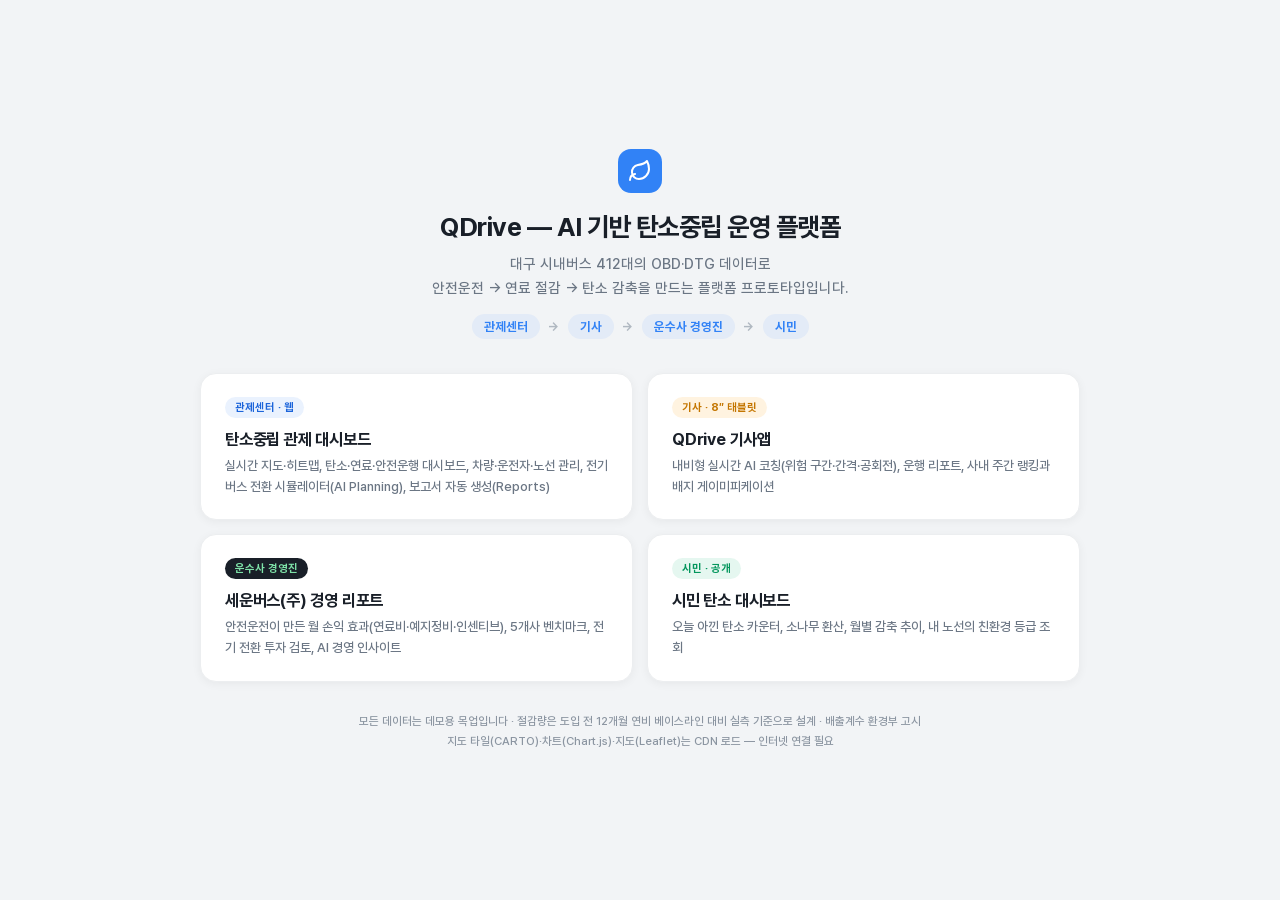
==== index.html @ a6047771 "GitHub Pages 배포 준비 — 랜딩 허브(index.html) + .nojekyll .nojekyll: _ds 폴더(언더스코어 시작)가 Jekyll에서 제외되는 것 방지. " ====
<!DOCTYPE html>
<html lang="ko">
<head>
<meta charset="utf-8">
<meta name="viewport" content="width=device-width, initial-scale=1">
<title>QDrive — AI 기반 탄소중립 운영 플랫폼 (데모)</title>
<meta name="description" content="대구 시내버스 OBD·DTG 데이터 기반 안전운전→연료 절감→탄소 감축 플랫폼 프로토타입 — 4개 이해관계자 화면 데모">
<link rel="icon" href="data:image/svg+xml,%3Csvg xmlns='http://www.w3.org/2000/svg' viewBox='0 0 24 24'%3E%3Crect width='24' height='24' rx='6' fill='%233182f6'/%3E%3Cpath d='M12.5 18.5A5 5 0 0 1 11.6 8.6C15.7 7.8 16.8 7.4 18.2 5.6c.7 1.4 1.4 3 1.4 5.7 0 3.9-3.4 7.2-7.1 7.2Z' fill='%23fff'/%3E%3C/svg%3E">
<link rel="stylesheet" href="_ds/toss-design-system-247c4a0e-1ecf-4ef9-8202-7e83e2b585f4/tokens/fonts.css">
<style>
  *{box-sizing:border-box;margin:0;padding:0;}
  body{font-family:'Pretendard Variable',Pretendard,-apple-system,sans-serif;background:#f2f4f6;color:#191f28;-webkit-font-smoothing:antialiased;min-height:100vh;min-height:100dvh;display:flex;align-items:center;justify-content:center;padding:40px 20px;}
  .wrap{max-width:880px;width:100%;}
  .logo{display:flex;align-items:center;gap:12px;justify-content:center;}
  .logo-box{width:44px;height:44px;border-radius:13px;background:#3182f6;display:flex;align-items:center;justify-content:center;}
  h1{font-size:26px;font-weight:700;letter-spacing:-0.5px;text-align:center;margin-top:18px;}
  .sub{font-size:14.5px;font-weight:500;color:#6b7684;text-align:center;margin-top:10px;line-height:1.65;}
  .flow{display:flex;align-items:center;justify-content:center;gap:8px;margin-top:14px;font-size:12.5px;font-weight:700;color:#3182f6;flex-wrap:wrap;}
  .flow span{background:rgba(49,130,246,0.08);padding:5px 12px;border-radius:9999px;}
  .flow em{color:#b0b8c1;font-style:normal;}
  .grid{display:grid;grid-template-columns:repeat(2,1fr);gap:14px;margin-top:34px;}
  @media (max-width:640px){.grid{grid-template-columns:1fr;}}
  a.card{display:block;background:#fff;border-radius:16px;padding:22px 24px;text-decoration:none;color:inherit;box-shadow:0 2px 10px rgba(0,0,0,0.05);border:1px solid #eceef0;transition:transform .15s,box-shadow .15s;}
  a.card:hover{transform:translateY(-2px);box-shadow:0 8px 22px rgba(0,0,0,0.09);}
  .tag{display:inline-block;font-size:11px;font-weight:700;padding:4px 10px;border-radius:9999px;margin-bottom:11px;}
  .t-blue{background:rgba(49,130,246,0.1);color:#1b64da;}
  .t-green{background:rgba(3,178,108,0.1);color:#03965c;}
  .t-dark{background:#191f28;color:#7ee2a8;}
  .t-orange{background:rgba(254,152,0,0.12);color:#c47600;}
  .card h2{font-size:16.5px;font-weight:700;letter-spacing:-0.2px;}
  .card p{font-size:13px;font-weight:500;color:#6b7684;margin-top:7px;line-height:1.6;}
  .foot{text-align:center;font-size:11.5px;font-weight:500;color:#8b95a1;margin-top:30px;line-height:1.7;}
</style>
</head>
<body>
<div class="wrap">
  <div class="logo"><div class="logo-box"><svg width="24" height="24" viewBox="0 0 24 24" fill="none" stroke="#fff" stroke-width="2" stroke-linecap="round" stroke-linejoin="round"><path d="M11 20A7 7 0 0 1 9.8 6.1C15.5 5 17 4.48 19 2c1 2 2 4.18 2 8 0 5.5-4.78 10-10 10Z"/><path d="M2 21c0-3 1.85-5.36 5.08-6"/></svg></div></div>
  <h1>QDrive — AI 기반 탄소중립 운영 플랫폼</h1>
  <p class="sub">대구 시내버스 412대의 OBD·DTG 데이터로<br>안전운전 → 연료 절감 → 탄소 감축을 만드는 플랫폼 프로토타입입니다.</p>
  <div class="flow"><span>관제센터</span><em>→</em><span>기사</span><em>→</em><span>운수사 경영진</span><em>→</em><span>시민</span></div>

  <div class="grid">
    <a class="card" href="탄소중립 대시보드.dc.html">
      <span class="tag t-blue">관제센터 · 웹</span>
      <h2>탄소중립 관제 대시보드</h2>
      <p>실시간 지도·히트맵, 탄소·연료·안전운행 대시보드, 차량·운전자·노선 관리, 전기버스 전환 시뮬레이터(AI Planning), 보고서 자동 생성(Reports)</p>
    </a>
    <a class="card" href="QDrive 기사앱.dc.html">
      <span class="tag t-orange">기사 · 8″ 태블릿</span>
      <h2>QDrive 기사앱</h2>
      <p>내비형 실시간 AI 코칭(위험 구간·간격·공회전), 운행 리포트, 사내 주간 랭킹과 배지 게이미피케이션</p>
    </a>
    <a class="card" href="운수사 경영 대시보드.dc.html">
      <span class="tag t-dark">운수사 경영진</span>
      <h2>세운버스(주) 경영 리포트</h2>
      <p>안전운전이 만든 월 손익 효과(연료비·예지정비·인센티브), 5개사 벤치마크, 전기 전환 투자 검토, AI 경영 인사이트</p>
    </a>
    <a class="card" href="시민 탄소 대시보드.dc.html">
      <span class="tag t-green">시민 · 공개</span>
      <h2>시민 탄소 대시보드</h2>
      <p>오늘 아낀 탄소 카운터, 소나무 환산, 월별 감축 추이, 내 노선의 친환경 등급 조회</p>
    </a>
  </div>

  <p class="foot">모든 데이터는 데모용 목업입니다 · 절감량은 도입 전 12개월 연비 베이스라인 대비 실측 기준으로 설계 · 배출계수 환경부 고시<br>지도 타일(CARTO)·차트(Chart.js)·지도(Leaflet)는 CDN 로드 — 인터넷 연결 필요</p>
</div>
</body>
</html>
---- _ds/toss-design-system-247c4a0e-1ecf-4ef9-8202-7e83e2b585f4/tokens/fonts.css ----
/* Pretendard — open-source substitute for Toss Product Sans.
   Toss Product Sans is proprietary and unavailable; Pretendard is the
   industry-standard Korean+Latin sans used as its drop-in replacement
   (same metrics family as Apple SD Gothic Neo). Swap these files if the
   licensed Toss Product Sans webfonts become available. */

@font-face {
  font-family: "Pretendard Variable";
  font-weight: 100 900;
  font-style: normal;
  font-display: swap;
  src: url("../assets/fonts/PretendardVariable.ttf") format("truetype-variations");
}

@font-face {
  font-family: "Pretendard";
  font-weight: 300;
  font-style: normal;
  font-display: swap;
  src: url("../assets/fonts/Pretendard-Light.ttf") format("truetype");
}

@font-face {
  font-family: "Pretendard";
  font-weight: 400;
  font-style: normal;
  font-display: swap;
  src: url("../assets/fonts/Pretendard-Regular.ttf") format("truetype");
}

@font-face {
  font-family: "Pretendard";
  font-weight: 500;
  font-style: normal;
  font-display: swap;
  src: url("../assets/fonts/Pretendard-Medium.ttf") format("truetype");
}

@font-face {
  font-family: "Pretendard";
  font-weight: 600;
  font-style: normal;
  font-display: swap;
  src: url("../assets/fonts/Pretendard-SemiBold.ttf") format("truetype");
}

@font-face {
  font-family: "Pretendard";
  font-weight: 700;
  font-style: normal;
  font-display: swap;
  src: url("../assets/fonts/Pretendard-Bold.ttf") format("truetype");
}
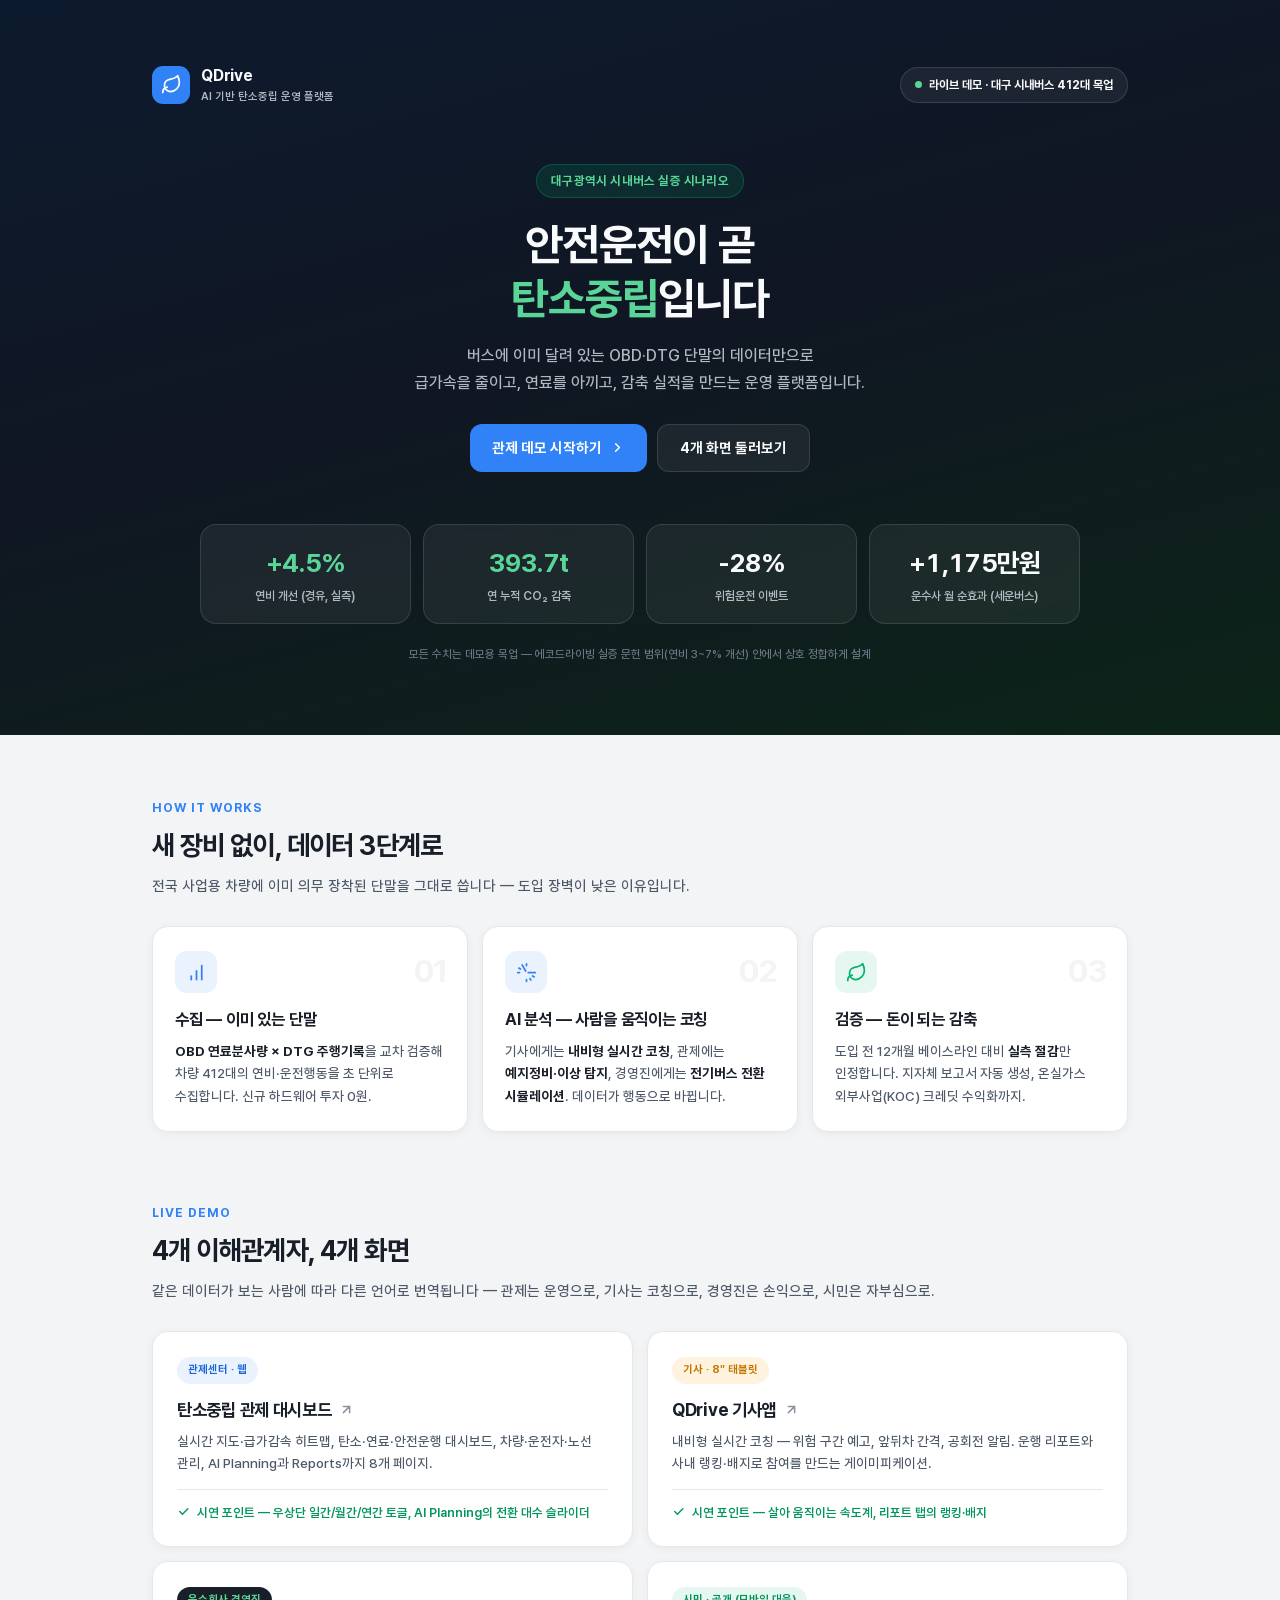
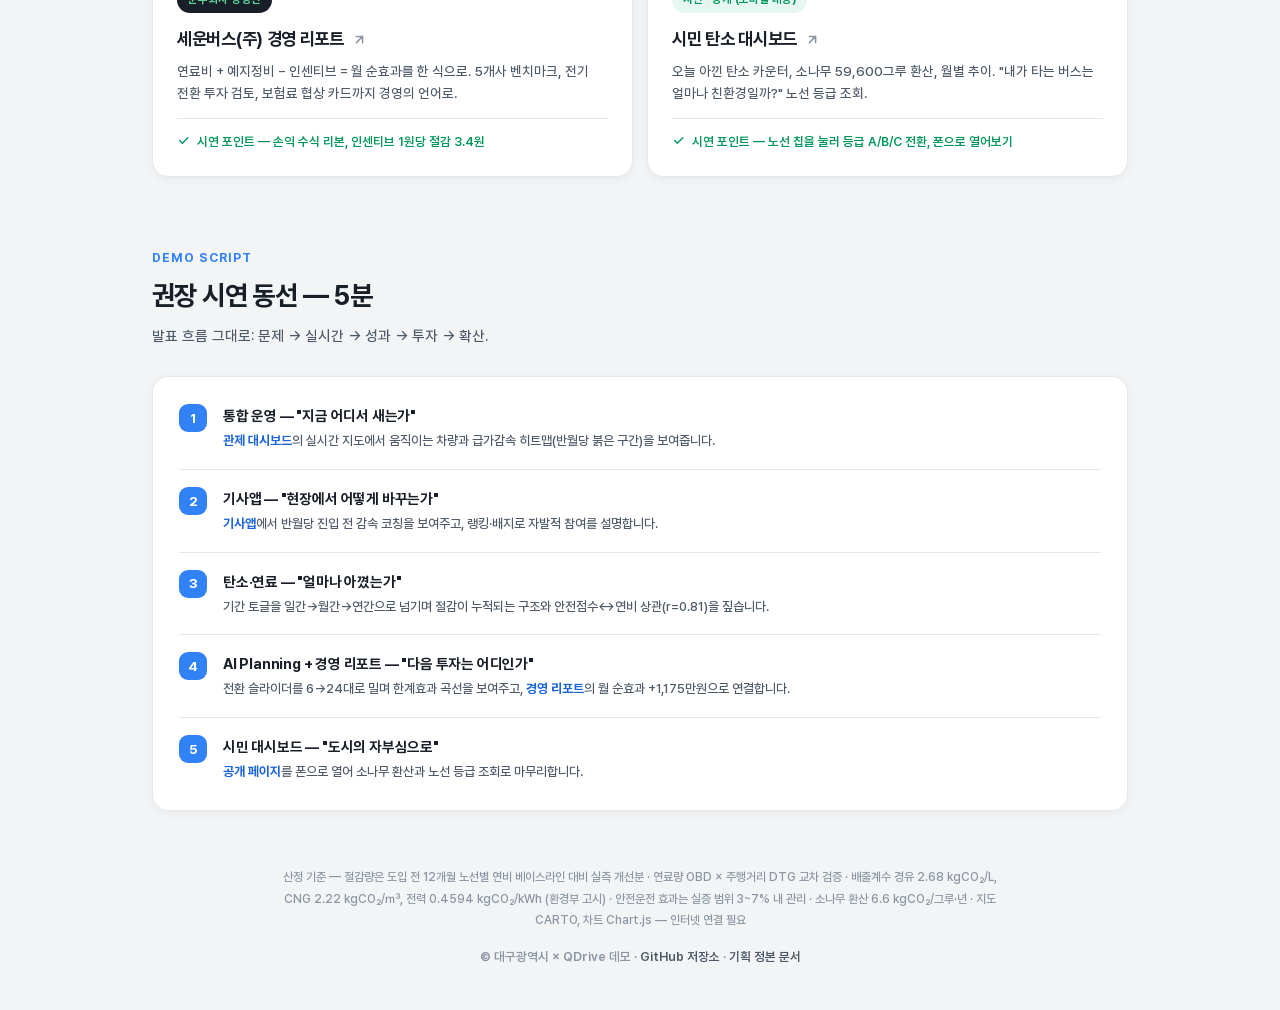
==== commit f0d377c1: "전문가 수준 격상 — 랜딩 제품 스토리화 + 기획 정본 문서 + 라이브 인디케이터 [디자인·기획] 랜딩 전면 재설계: 링크 허브 → 제품 스토리 페이지 - 다크 히어로(가치 제안 " ====
--- a/index.html
+++ b/index.html
@@ -4,65 +4,252 @@
 <meta charset="utf-8">
 <meta name="viewport" content="width=device-width, initial-scale=1">
 <title>QDrive — AI 기반 탄소중립 운영 플랫폼 (데모)</title>
-<meta name="description" content="대구 시내버스 OBD·DTG 데이터 기반 안전운전→연료 절감→탄소 감축 플랫폼 프로토타입 — 4개 이해관계자 화면 데모">
+<meta name="description" content="대구 시내버스 412대의 OBD·DTG 데이터로 안전운전→연료 절감→탄소 감축을 만드는 플랫폼 프로토타입 — 4개 이해관계자 화면 라이브 데모">
+<meta property="og:type" content="website">
+<meta property="og:title" content="QDrive — AI 기반 탄소중립 운영 플랫폼 (데모)">
+<meta property="og:description" content="안전운전이 곧 탄소중립입니다 — 연비 +4.5%, 연 393.7tCO₂ 감축. 관제·기사·경영진·시민 4개 화면 라이브 데모.">
 <link rel="icon" href="data:image/svg+xml,%3Csvg xmlns='http://www.w3.org/2000/svg' viewBox='0 0 24 24'%3E%3Crect width='24' height='24' rx='6' fill='%233182f6'/%3E%3Cpath d='M12.5 18.5A5 5 0 0 1 11.6 8.6C15.7 7.8 16.8 7.4 18.2 5.6c.7 1.4 1.4 3 1.4 5.7 0 3.9-3.4 7.2-7.1 7.2Z' fill='%23fff'/%3E%3C/svg%3E">
 <link rel="stylesheet" href="_ds/toss-design-system-247c4a0e-1ecf-4ef9-8202-7e83e2b585f4/tokens/fonts.css">
 <style>
+  /* ===== 토큰 (이 페이지 전용 — 다크 히어로 + 라이트 본문) ===== */
+  :root{
+    --brand:#3182f6; --brand-strong:#1b64da; --eco:#03b26c; --eco-deep:#03965c;
+    --ink:#191f28; --ink-2:#4e5968; --ink-3:#8b95a1;
+    --bg:#f2f4f6; --card:#ffffff; --line:#e5e8eb;
+    --hero-bg:#101623; --hero-card:rgba(255,255,255,0.06); --hero-line:rgba(255,255,255,0.12);
+    --hero-ink:#f9fafb; --hero-ink-2:#b0b8c1; --hero-eco:#5ad598;
+    --r-el:10px; --r-card:16px; --r-hero:24px;
+    --sh-card:0 2px 10px rgba(0,0,0,.05); --sh-lift:0 10px 28px rgba(0,0,0,.10);
+  }
   *{box-sizing:border-box;margin:0;padding:0;}
-  body{font-family:'Pretendard Variable',Pretendard,-apple-system,sans-serif;background:#f2f4f6;color:#191f28;-webkit-font-smoothing:antialiased;min-height:100vh;min-height:100dvh;display:flex;align-items:center;justify-content:center;padding:40px 20px;}
-  .wrap{max-width:880px;width:100%;}
-  .logo{display:flex;align-items:center;gap:12px;justify-content:center;}
-  .logo-box{width:44px;height:44px;border-radius:13px;background:#3182f6;display:flex;align-items:center;justify-content:center;}
-  h1{font-size:26px;font-weight:700;letter-spacing:-0.5px;text-align:center;margin-top:18px;}
-  .sub{font-size:14.5px;font-weight:500;color:#6b7684;text-align:center;margin-top:10px;line-height:1.65;}
-  .flow{display:flex;align-items:center;justify-content:center;gap:8px;margin-top:14px;font-size:12.5px;font-weight:700;color:#3182f6;flex-wrap:wrap;}
-  .flow span{background:rgba(49,130,246,0.08);padding:5px 12px;border-radius:9999px;}
-  .flow em{color:#b0b8c1;font-style:normal;}
-  .grid{display:grid;grid-template-columns:repeat(2,1fr);gap:14px;margin-top:34px;}
-  @media (max-width:640px){.grid{grid-template-columns:1fr;}}
-  a.card{display:block;background:#fff;border-radius:16px;padding:22px 24px;text-decoration:none;color:inherit;box-shadow:0 2px 10px rgba(0,0,0,0.05);border:1px solid #eceef0;transition:transform .15s,box-shadow .15s;}
-  a.card:hover{transform:translateY(-2px);box-shadow:0 8px 22px rgba(0,0,0,0.09);}
-  .tag{display:inline-block;font-size:11px;font-weight:700;padding:4px 10px;border-radius:9999px;margin-bottom:11px;}
-  .t-blue{background:rgba(49,130,246,0.1);color:#1b64da;}
-  .t-green{background:rgba(3,178,108,0.1);color:#03965c;}
-  .t-dark{background:#191f28;color:#7ee2a8;}
-  .t-orange{background:rgba(254,152,0,0.12);color:#c47600;}
-  .card h2{font-size:16.5px;font-weight:700;letter-spacing:-0.2px;}
-  .card p{font-size:13px;font-weight:500;color:#6b7684;margin-top:7px;line-height:1.6;}
-  .foot{text-align:center;font-size:11.5px;font-weight:500;color:#8b95a1;margin-top:30px;line-height:1.7;}
+  html{scroll-behavior:smooth;}
+  body{font-family:'Pretendard Variable',Pretendard,-apple-system,sans-serif;background:var(--bg);color:var(--ink);-webkit-font-smoothing:antialiased;line-height:1.5;word-break:keep-all;}
+  a{text-decoration:none;color:inherit;}
+  button,a{transition:filter .15s ease, transform .15s ease, box-shadow .15s ease;}
+  a:focus-visible{outline:2px solid var(--brand);outline-offset:3px;border-radius:6px;}
+  .wrap{max-width:1024px;margin:0 auto;padding:0 24px;}
+  @keyframes rise{from{opacity:0;transform:translateY(14px);}to{opacity:1;transform:none;}}
+  @keyframes pulse{0%,100%{opacity:1;}50%{opacity:.35;}}
+  section{animation:rise .5s ease both;}
+
+  /* ===== 히어로 ===== */
+  .hero{background:linear-gradient(165deg,#0d1b2e 0%,#101623 46%,#0c2418 100%);color:var(--hero-ink);padding:64px 0 72px;}
+  .hero-top{display:flex;align-items:center;justify-content:space-between;gap:12px;flex-wrap:wrap;}
+  .logo{display:flex;align-items:center;gap:11px;}
+  .logo-box{width:38px;height:38px;border-radius:11px;background:var(--brand);display:flex;align-items:center;justify-content:center;flex:none;}
+  .logo-name{font-size:16px;font-weight:800;letter-spacing:-.2px;}
+  .logo-sub{font-size:11px;font-weight:600;color:var(--hero-ink-2);margin-top:1px;}
+  .badge-live{display:inline-flex;align-items:center;gap:7px;font-size:12px;font-weight:700;background:var(--hero-card);border:1px solid var(--hero-line);padding:8px 14px;border-radius:9999px;}
+  .badge-live i{width:7px;height:7px;border-radius:50%;background:var(--hero-eco);animation:pulse 1.6s infinite;}
+  .hero-body{text-align:center;margin-top:58px;}
+  .hero-kicker{display:inline-block;font-size:12.5px;font-weight:700;color:var(--hero-eco);background:rgba(3,178,108,.14);border:1px solid rgba(3,178,108,.3);padding:7px 14px;border-radius:9999px;letter-spacing:.2px;}
+  h1{font-size:44px;font-weight:800;letter-spacing:-1.2px;line-height:1.22;margin-top:20px;}
+  h1 em{font-style:normal;color:var(--hero-eco);}
+  .hero-sub{font-size:16px;font-weight:500;color:var(--hero-ink-2);margin-top:16px;line-height:1.7;}
+  .hero-cta{display:flex;gap:10px;justify-content:center;margin-top:28px;flex-wrap:wrap;}
+  .btn{display:inline-flex;align-items:center;gap:8px;height:48px;padding:0 22px;border-radius:12px;font-size:14.5px;font-weight:700;}
+  .btn-primary{background:var(--brand);color:#fff;}
+  .btn-primary:hover{filter:brightness(1.08);transform:translateY(-1px);box-shadow:0 8px 20px rgba(49,130,246,.35);}
+  .btn-ghost{background:var(--hero-card);border:1px solid var(--hero-line);color:var(--hero-ink);}
+  .btn-ghost:hover{filter:brightness(1.25);}
+  .kpis{display:grid;grid-template-columns:repeat(4,1fr);gap:12px;max-width:880px;margin:52px auto 0;}
+  .kpi{background:var(--hero-card);border:1px solid var(--hero-line);border-radius:var(--r-card);padding:18px 16px;text-align:center;backdrop-filter:blur(4px);}
+  .kpi b{display:block;font-size:26px;font-weight:800;letter-spacing:-.6px;font-variant-numeric:tabular-nums;}
+  .kpi b.eco{color:var(--hero-eco);}
+  .kpi span{display:block;font-size:12px;font-weight:600;color:var(--hero-ink-2);margin-top:5px;}
+  .hero-note{text-align:center;font-size:11.5px;font-weight:500;color:#6b7684;margin-top:22px;}
+
+  /* ===== 섹션 공통 ===== */
+  .sect{padding:64px 0 8px;}
+  .sect-kicker{font-size:12.5px;font-weight:800;color:var(--brand);letter-spacing:1px;}
+  .sect h2{font-size:27px;font-weight:800;letter-spacing:-.6px;margin-top:8px;}
+  .sect-sub{font-size:14.5px;font-weight:500;color:var(--ink-2);margin-top:8px;line-height:1.65;}
+
+  /* ===== 작동 원리 ===== */
+  .how{display:grid;grid-template-columns:repeat(3,1fr);gap:14px;margin-top:28px;}
+  .how-card{position:relative;background:var(--card);border:1px solid var(--line);border-radius:var(--r-card);padding:24px 22px;box-shadow:var(--sh-card);}
+  .how-num{position:absolute;top:20px;right:20px;font-size:32px;font-weight:800;color:var(--bg);letter-spacing:-1px;}
+  .how-ic{width:42px;height:42px;border-radius:12px;display:flex;align-items:center;justify-content:center;margin-bottom:14px;}
+  .how-card h3{font-size:16.5px;font-weight:700;letter-spacing:-.2px;}
+  .how-card p{font-size:13.5px;font-weight:500;color:var(--ink-2);margin-top:8px;line-height:1.65;}
+  .how-card p b{color:var(--ink);font-weight:700;}
+
+  /* ===== 화면 카드 ===== */
+  .screens{display:grid;grid-template-columns:repeat(2,1fr);gap:14px;margin-top:28px;}
+  .scr{display:block;background:var(--card);border:1px solid var(--line);border-radius:var(--r-card);padding:24px;box-shadow:var(--sh-card);}
+  .scr:hover{transform:translateY(-3px);box-shadow:var(--sh-lift);}
+  .scr-tag{display:inline-flex;font-size:11px;font-weight:700;padding:5px 11px;border-radius:9999px;margin-bottom:13px;}
+  .t-blue{background:rgba(49,130,246,.1);color:var(--brand-strong);}
+  .t-green{background:rgba(3,178,108,.1);color:var(--eco-deep);}
+  .t-dark{background:var(--ink);color:var(--hero-eco);}
+  .t-orange{background:rgba(254,152,0,.13);color:#c47600;}
+  .scr h3{font-size:17.5px;font-weight:700;letter-spacing:-.3px;display:flex;align-items:center;gap:8px;}
+  .scr h3 svg{color:var(--ink-3);flex:none;}
+  .scr p{font-size:13.5px;font-weight:500;color:var(--ink-2);margin-top:8px;line-height:1.62;}
+  .scr-demo{display:flex;align-items:flex-start;gap:7px;margin-top:14px;padding-top:13px;border-top:1px solid var(--line);font-size:12.5px;font-weight:600;color:var(--eco-deep);line-height:1.55;}
+  .scr-demo svg{flex:none;margin-top:2px;}
+
+  /* ===== 시연 동선 ===== */
+  .flow{background:var(--card);border:1px solid var(--line);border-radius:var(--r-card);box-shadow:var(--sh-card);margin-top:28px;padding:10px 26px;}
+  .step{display:flex;gap:16px;padding:17px 0;border-bottom:1px solid var(--line);}
+  .step:last-child{border-bottom:none;}
+  .step-n{width:28px;height:28px;flex:none;border-radius:9px;background:var(--brand);color:#fff;display:flex;align-items:center;justify-content:center;font-size:13.5px;font-weight:800;}
+  .step-body b{font-size:14.5px;font-weight:700;letter-spacing:-.2px;}
+  .step-body p{font-size:13px;font-weight:500;color:var(--ink-2);margin-top:3px;line-height:1.6;}
+  .step-body a{color:var(--brand-strong);font-weight:700;}
+  .step-body a:hover{text-decoration:underline;}
+
+  /* ===== 푸터 ===== */
+  .foot{padding:48px 0 44px;text-align:center;}
+  .foot-basis{font-size:12px;font-weight:500;color:var(--ink-3);line-height:1.8;max-width:720px;margin:0 auto;}
+  .foot-links{margin-top:16px;font-size:12.5px;font-weight:600;color:var(--ink-3);}
+  .foot-links a{color:var(--ink-2);}
+  .foot-links a:hover{color:var(--brand);}
+
+  /* ===== 반응형 ===== */
+  @media (max-width:860px){
+    .kpis{grid-template-columns:repeat(2,1fr);}
+    .how{grid-template-columns:1fr;}
+    .screens{grid-template-columns:1fr;}
+    h1{font-size:33px;}
+  }
+  @media (max-width:520px){
+    .hero{padding:44px 0 52px;}
+    .hero-body{margin-top:40px;}
+    h1{font-size:27px;letter-spacing:-.8px;}
+    .hero-sub{font-size:14px;}
+    .kpis{grid-template-columns:1fr 1fr;gap:10px;margin-top:36px;}
+    .kpi b{font-size:21px;}
+    .sect{padding:48px 0 8px;}
+    .sect h2{font-size:22px;}
+    .btn{height:46px;padding:0 18px;font-size:13.5px;}
+  }
 </style>
 </head>
 <body>
-<div class="wrap">
-  <div class="logo"><div class="logo-box"><svg width="24" height="24" viewBox="0 0 24 24" fill="none" stroke="#fff" stroke-width="2" stroke-linecap="round" stroke-linejoin="round"><path d="M11 20A7 7 0 0 1 9.8 6.1C15.5 5 17 4.48 19 2c1 2 2 4.18 2 8 0 5.5-4.78 10-10 10Z"/><path d="M2 21c0-3 1.85-5.36 5.08-6"/></svg></div></div>
-  <h1>QDrive — AI 기반 탄소중립 운영 플랫폼</h1>
-  <p class="sub">대구 시내버스 412대의 OBD·DTG 데이터로<br>안전운전 → 연료 절감 → 탄소 감축을 만드는 플랫폼 프로토타입입니다.</p>
-  <div class="flow"><span>관제센터</span><em>→</em><span>기사</span><em>→</em><span>운수사 경영진</span><em>→</em><span>시민</span></div>
-
-  <div class="grid">
-    <a class="card" href="탄소중립 대시보드.dc.html">
-      <span class="tag t-blue">관제센터 · 웹</span>
-      <h2>탄소중립 관제 대시보드</h2>
-      <p>실시간 지도·히트맵, 탄소·연료·안전운행 대시보드, 차량·운전자·노선 관리, 전기버스 전환 시뮬레이터(AI Planning), 보고서 자동 생성(Reports)</p>
-    </a>
-    <a class="card" href="QDrive 기사앱.dc.html">
-      <span class="tag t-orange">기사 · 8″ 태블릿</span>
-      <h2>QDrive 기사앱</h2>
-      <p>내비형 실시간 AI 코칭(위험 구간·간격·공회전), 운행 리포트, 사내 주간 랭킹과 배지 게이미피케이션</p>
-    </a>
-    <a class="card" href="운수사 경영 대시보드.dc.html">
-      <span class="tag t-dark">운수사 경영진</span>
-      <h2>세운버스(주) 경영 리포트</h2>
-      <p>안전운전이 만든 월 손익 효과(연료비·예지정비·인센티브), 5개사 벤치마크, 전기 전환 투자 검토, AI 경영 인사이트</p>
-    </a>
-    <a class="card" href="시민 탄소 대시보드.dc.html">
-      <span class="tag t-green">시민 · 공개</span>
-      <h2>시민 탄소 대시보드</h2>
-      <p>오늘 아낀 탄소 카운터, 소나무 환산, 월별 감축 추이, 내 노선의 친환경 등급 조회</p>
-    </a>
-  </div>
-
-  <p class="foot">모든 데이터는 데모용 목업입니다 · 절감량은 도입 전 12개월 연비 베이스라인 대비 실측 기준으로 설계 · 배출계수 환경부 고시<br>지도 타일(CARTO)·차트(Chart.js)·지도(Leaflet)는 CDN 로드 — 인터넷 연결 필요</p>
-</div>
+
+<!-- ================= HERO ================= -->
+<header class="hero">
+  <div class="wrap">
+    <div class="hero-top">
+      <div class="logo">
+        <div class="logo-box"><svg width="21" height="21" viewBox="0 0 24 24" fill="none" stroke="#fff" stroke-width="2" stroke-linecap="round" stroke-linejoin="round"><path d="M11 20A7 7 0 0 1 9.8 6.1C15.5 5 17 4.48 19 2c1 2 2 4.18 2 8 0 5.5-4.78 10-10 10Z"/><path d="M2 21c0-3 1.85-5.36 5.08-6"/></svg></div>
+        <div>
+          <div class="logo-name">QDrive</div>
+          <div class="logo-sub">AI 기반 탄소중립 운영 플랫폼</div>
+        </div>
+      </div>
+      <span class="badge-live"><i></i>라이브 데모 · 대구 시내버스 412대 목업</span>
+    </div>
+
+    <div class="hero-body">
+      <span class="hero-kicker">대구광역시 시내버스 실증 시나리오</span>
+      <h1>안전운전이 곧<br><em>탄소중립</em>입니다</h1>
+      <p class="hero-sub">버스에 이미 달려 있는 OBD·DTG 단말의 데이터만으로<br>급가속을 줄이고, 연료를 아끼고, 감축 실적을 만드는 운영 플랫폼입니다.</p>
+      <div class="hero-cta">
+        <a class="btn btn-primary" href="탄소중립 대시보드.dc.html">관제 데모 시작하기
+          <svg width="15" height="15" viewBox="0 0 24 24" fill="none" stroke="currentColor" stroke-width="2.4" stroke-linecap="round" stroke-linejoin="round"><path d="m9 18 6-6-6-6"/></svg></a>
+        <a class="btn btn-ghost" href="#screens">4개 화면 둘러보기</a>
+      </div>
+
+      <div class="kpis">
+        <div class="kpi"><b class="eco">+4.5%</b><span>연비 개선 (경유, 실측)</span></div>
+        <div class="kpi"><b class="eco">393.7t</b><span>연 누적 CO₂ 감축</span></div>
+        <div class="kpi"><b>-28%</b><span>위험운전 이벤트</span></div>
+        <div class="kpi"><b>+1,175만원</b><span>운수사 월 순효과 (세운버스)</span></div>
+      </div>
+      <p class="hero-note">모든 수치는 데모용 목업 — 에코드라이빙 실증 문헌 범위(연비 3~7% 개선) 안에서 상호 정합하게 설계</p>
+    </div>
+  </div>
+</header>
+
+<!-- ================= 작동 원리 ================= -->
+<section class="sect">
+  <div class="wrap">
+    <div class="sect-kicker">HOW IT WORKS</div>
+    <h2>새 장비 없이, 데이터 3단계로</h2>
+    <p class="sect-sub">전국 사업용 차량에 이미 의무 장착된 단말을 그대로 씁니다 — 도입 장벽이 낮은 이유입니다.</p>
+    <div class="how">
+      <div class="how-card">
+        <span class="how-num">01</span>
+        <div class="how-ic" style="background:rgba(49,130,246,.1);color:var(--brand);"><svg width="21" height="21" viewBox="0 0 24 24" fill="none" stroke="currentColor" stroke-width="2" stroke-linecap="round" stroke-linejoin="round"><path d="M12 20V10M18 20V4M6 20v-4"/></svg></div>
+        <h3>수집 — 이미 있는 단말</h3>
+        <p><b>OBD 연료분사량 × DTG 주행기록</b>을 교차 검증해 차량 412대의 연비·운전행동을 초 단위로 수집합니다. 신규 하드웨어 투자 0원.</p>
+      </div>
+      <div class="how-card">
+        <span class="how-num">02</span>
+        <div class="how-ic" style="background:rgba(49,130,246,.1);color:var(--brand);"><svg width="21" height="21" viewBox="0 0 24 24" fill="none" stroke="currentColor" stroke-width="2" stroke-linecap="round" stroke-linejoin="round"><path d="M12 2v2M12 22v-2M17 20.66l-1-1.73M11 10.27 7 3.34M20.66 17l-1.73-1M3.34 7l1.73 1M14 12h8M2 12h2"/></svg></div>
+        <h3>AI 분석 — 사람을 움직이는 코칭</h3>
+        <p>기사에게는 <b>내비형 실시간 코칭</b>, 관제에는 <b>예지정비·이상 탐지</b>, 경영진에게는 <b>전기버스 전환 시뮬레이션</b>. 데이터가 행동으로 바뀝니다.</p>
+      </div>
+      <div class="how-card">
+        <span class="how-num">03</span>
+        <div class="how-ic" style="background:rgba(3,178,108,.1);color:var(--eco);"><svg width="21" height="21" viewBox="0 0 24 24" fill="none" stroke="currentColor" stroke-width="2" stroke-linecap="round" stroke-linejoin="round"><path d="M11 20A7 7 0 0 1 9.8 6.1C15.5 5 17 4.48 19 2c1 2 2 4.18 2 8 0 5.5-4.78 10-10 10Z"/><path d="M2 21c0-3 1.85-5.36 5.08-6"/></svg></div>
+        <h3>검증 — 돈이 되는 감축</h3>
+        <p>도입 전 12개월 베이스라인 대비 <b>실측 절감</b>만 인정합니다. 지자체 보고서 자동 생성, 온실가스 외부사업(KOC) 크레딧 수익화까지.</p>
+      </div>
+    </div>
+  </div>
+</section>
+
+<!-- ================= 화면 ================= -->
+<section class="sect" id="screens">
+  <div class="wrap">
+    <div class="sect-kicker">LIVE DEMO</div>
+    <h2>4개 이해관계자, 4개 화면</h2>
+    <p class="sect-sub">같은 데이터가 보는 사람에 따라 다른 언어로 번역됩니다 — 관제는 운영으로, 기사는 코칭으로, 경영진은 손익으로, 시민은 자부심으로.</p>
+    <div class="screens">
+      <a class="scr" href="탄소중립 대시보드.dc.html">
+        <span class="scr-tag t-blue">관제센터 · 웹</span>
+        <h3>탄소중립 관제 대시보드 <svg width="15" height="15" viewBox="0 0 24 24" fill="none" stroke="currentColor" stroke-width="2.4" stroke-linecap="round" stroke-linejoin="round"><path d="M7 17 17 7M7 7h10v10"/></svg></h3>
+        <p>실시간 지도·급가감속 히트맵, 탄소·연료·안전운행 대시보드, 차량·운전자·노선 관리, AI Planning과 Reports까지 8개 페이지.</p>
+        <div class="scr-demo"><svg width="13" height="13" viewBox="0 0 24 24" fill="none" stroke="currentColor" stroke-width="2.6" stroke-linecap="round" stroke-linejoin="round"><path d="m5 12 5 5L20 7"/></svg>시연 포인트 — 우상단 일간/월간/연간 토글, AI Planning의 전환 대수 슬라이더</div>
+      </a>
+      <a class="scr" href="QDrive 기사앱.dc.html">
+        <span class="scr-tag t-orange">기사 · 8″ 태블릿</span>
+        <h3>QDrive 기사앱 <svg width="15" height="15" viewBox="0 0 24 24" fill="none" stroke="currentColor" stroke-width="2.4" stroke-linecap="round" stroke-linejoin="round"><path d="M7 17 17 7M7 7h10v10"/></svg></h3>
+        <p>내비형 실시간 코칭 — 위험 구간 예고, 앞뒤차 간격, 공회전 알림. 운행 리포트와 사내 랭킹·배지로 참여를 만드는 게이미피케이션.</p>
+        <div class="scr-demo"><svg width="13" height="13" viewBox="0 0 24 24" fill="none" stroke="currentColor" stroke-width="2.6" stroke-linecap="round" stroke-linejoin="round"><path d="m5 12 5 5L20 7"/></svg>시연 포인트 — 살아 움직이는 속도계, 리포트 탭의 랭킹·배지</div>
+      </a>
+      <a class="scr" href="운수사 경영 대시보드.dc.html">
+        <span class="scr-tag t-dark">운수회사 경영진</span>
+        <h3>세운버스(주) 경영 리포트 <svg width="15" height="15" viewBox="0 0 24 24" fill="none" stroke="currentColor" stroke-width="2.4" stroke-linecap="round" stroke-linejoin="round"><path d="M7 17 17 7M7 7h10v10"/></svg></h3>
+        <p>연료비 + 예지정비 − 인센티브 = 월 순효과를 한 식으로. 5개사 벤치마크, 전기 전환 투자 검토, 보험료 협상 카드까지 경영의 언어로.</p>
+        <div class="scr-demo"><svg width="13" height="13" viewBox="0 0 24 24" fill="none" stroke="currentColor" stroke-width="2.6" stroke-linecap="round" stroke-linejoin="round"><path d="m5 12 5 5L20 7"/></svg>시연 포인트 — 손익 수식 리본, 인센티브 1원당 절감 3.4원</div>
+      </a>
+      <a class="scr" href="시민 탄소 대시보드.dc.html">
+        <span class="scr-tag t-green">시민 · 공개 (모바일 대응)</span>
+        <h3>시민 탄소 대시보드 <svg width="15" height="15" viewBox="0 0 24 24" fill="none" stroke="currentColor" stroke-width="2.4" stroke-linecap="round" stroke-linejoin="round"><path d="M7 17 17 7M7 7h10v10"/></svg></h3>
+        <p>오늘 아낀 탄소 카운터, 소나무 59,600그루 환산, 월별 추이. "내가 타는 버스는 얼마나 친환경일까?" 노선 등급 조회.</p>
+        <div class="scr-demo"><svg width="13" height="13" viewBox="0 0 24 24" fill="none" stroke="currentColor" stroke-width="2.6" stroke-linecap="round" stroke-linejoin="round"><path d="m5 12 5 5L20 7"/></svg>시연 포인트 — 노선 칩을 눌러 등급 A/B/C 전환, 폰으로 열어보기</div>
+      </a>
+    </div>
+  </div>
+</section>
+
+<!-- ================= 시연 동선 ================= -->
+<section class="sect">
+  <div class="wrap">
+    <div class="sect-kicker">DEMO SCRIPT</div>
+    <h2>권장 시연 동선 — 5분</h2>
+    <p class="sect-sub">발표 흐름 그대로: 문제 → 실시간 → 성과 → 투자 → 확산.</p>
+    <div class="flow">
+      <div class="step"><span class="step-n">1</span><div class="step-body"><b>통합 운영 — "지금 어디서 새는가"</b><p><a href="탄소중립 대시보드.dc.html">관제 대시보드</a>의 실시간 지도에서 움직이는 차량과 급가감속 히트맵(반월당 붉은 구간)을 보여줍니다.</p></div></div>
+      <div class="step"><span class="step-n">2</span><div class="step-body"><b>기사앱 — "현장에서 어떻게 바꾸는가"</b><p><a href="QDrive 기사앱.dc.html">기사앱</a>에서 반월당 진입 전 감속 코칭을 보여주고, 랭킹·배지로 자발적 참여를 설명합니다.</p></div></div>
+      <div class="step"><span class="step-n">3</span><div class="step-body"><b>탄소·연료 — "얼마나 아꼈는가"</b><p>기간 토글을 일간→월간→연간으로 넘기며 절감이 누적되는 구조와 안전점수↔연비 상관(r=0.81)을 짚습니다.</p></div></div>
+      <div class="step"><span class="step-n">4</span><div class="step-body"><b>AI Planning + 경영 리포트 — "다음 투자는 어디인가"</b><p>전환 슬라이더를 6→24대로 밀며 한계효과 곡선을 보여주고, <a href="운수사 경영 대시보드.dc.html">경영 리포트</a>의 월 순효과 +1,175만원으로 연결합니다.</p></div></div>
+      <div class="step"><span class="step-n">5</span><div class="step-body"><b>시민 대시보드 — "도시의 자부심으로"</b><p><a href="시민 탄소 대시보드.dc.html">공개 페이지</a>를 폰으로 열어 소나무 환산과 노선 등급 조회로 마무리합니다.</p></div></div>
+    </div>
+  </div>
+</section>
+
+<!-- ================= FOOTER ================= -->
+<footer class="foot">
+  <div class="wrap">
+    <p class="foot-basis">산정 기준 — 절감량은 도입 전 12개월 노선별 연비 베이스라인 대비 실측 개선분 · 연료량 OBD × 주행거리 DTG 교차 검증 · 배출계수 경유 2.68 kgCO₂/L, CNG 2.22 kgCO₂/㎥, 전력 0.4594 kgCO₂/kWh (환경부 고시) · 안전운전 효과는 실증 범위 3~7% 내 관리 · 소나무 환산 6.6 kgCO₂/그루·년 · 지도 CARTO, 차트 Chart.js — 인터넷 연결 필요</p>
+    <p class="foot-links">© 대구광역시 × QDrive 데모 · <a href="https://github.com/hyegeungim3-git/qdrive-carbon-platform">GitHub 저장소</a> · <a href="https://github.com/hyegeungim3-git/qdrive-carbon-platform/blob/master/기획서.md">기획 정본 문서</a></p>
+  </div>
+</footer>
+
 </body>
 </html>
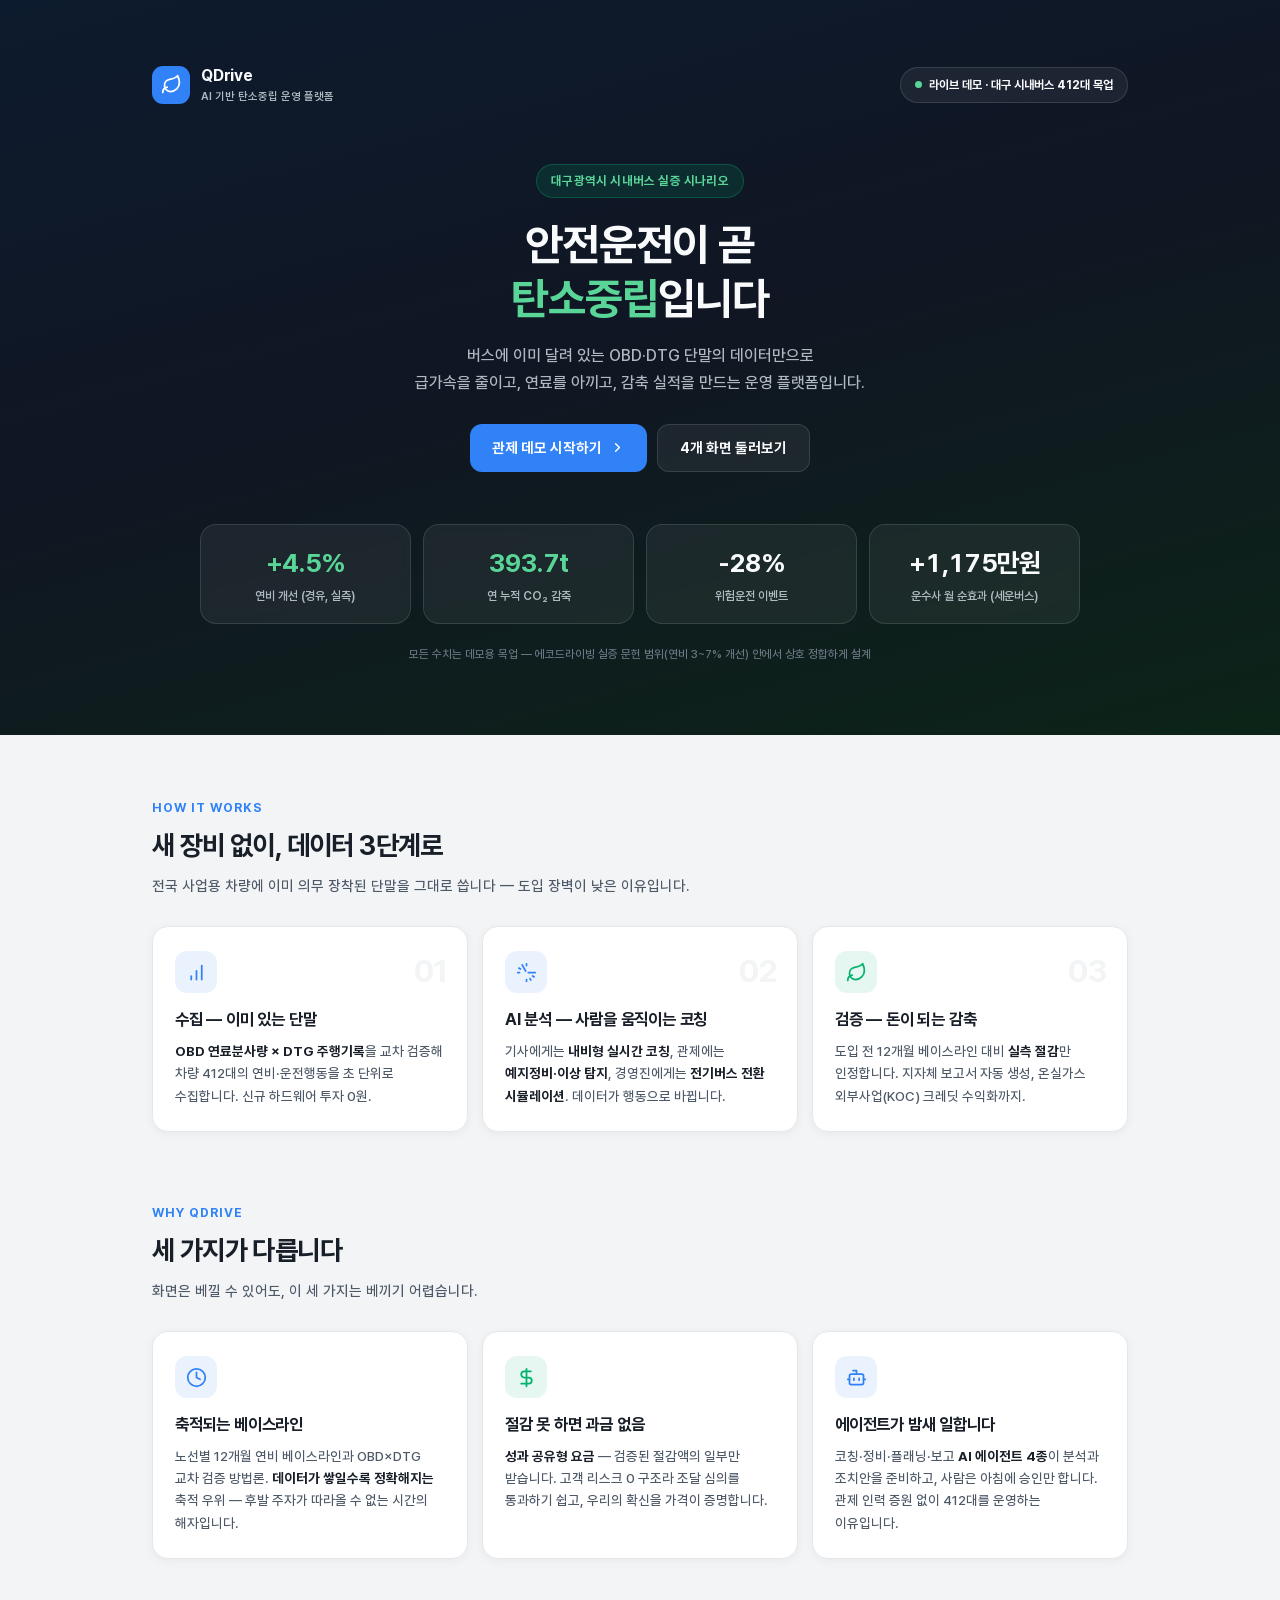
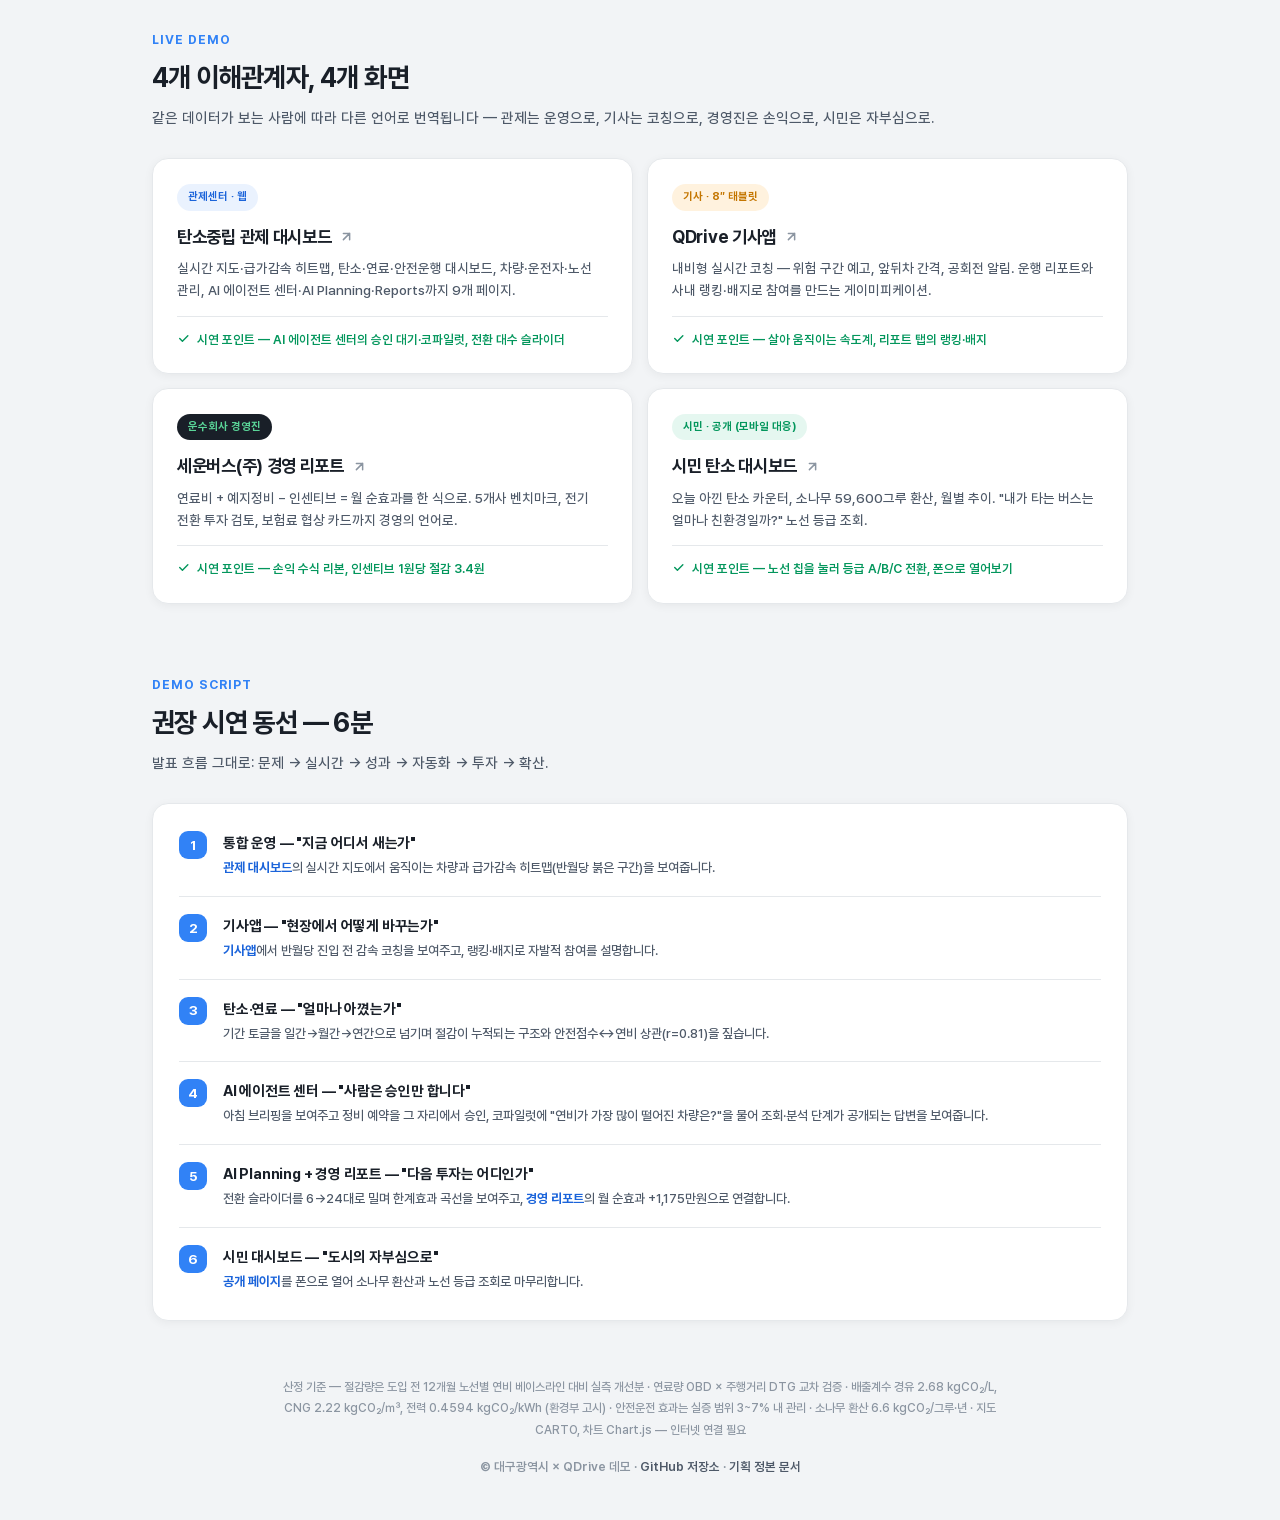
==== commit 4007c6b5: "사업 차별화 + AI 에이전트 센터 — 에이전틱 운영 체계를 화면과 전략으로 [제품] 관제 9번째 페이지 'AI 에이전트 센터' 신설 - 아침 06:00 브리핑 리본 (밤새 수행 " ====
--- a/index.html
+++ b/index.html
@@ -192,6 +192,32 @@
   </div>
 </section>
 
+<!-- ================= 차별화 ================= -->
+<section class="sect">
+  <div class="wrap">
+    <div class="sect-kicker">WHY QDRIVE</div>
+    <h2>세 가지가 다릅니다</h2>
+    <p class="sect-sub">화면은 베낄 수 있어도, 이 세 가지는 베끼기 어렵습니다.</p>
+    <div class="how">
+      <div class="how-card">
+        <div class="how-ic" style="background:rgba(49,130,246,.1);color:var(--brand);"><svg width="21" height="21" viewBox="0 0 24 24" fill="none" stroke="currentColor" stroke-width="2" stroke-linecap="round" stroke-linejoin="round"><circle cx="12" cy="12" r="10"/><path d="M12 6v6l4 2"/></svg></div>
+        <h3>축적되는 베이스라인</h3>
+        <p>노선별 12개월 연비 베이스라인과 OBD×DTG 교차 검증 방법론. <b>데이터가 쌓일수록 정확해지는</b> 축적 우위 — 후발 주자가 따라올 수 없는 시간의 해자입니다.</p>
+      </div>
+      <div class="how-card">
+        <div class="how-ic" style="background:rgba(3,178,108,.1);color:var(--eco);"><svg width="21" height="21" viewBox="0 0 24 24" fill="none" stroke="currentColor" stroke-width="2" stroke-linecap="round" stroke-linejoin="round"><path d="M12 2v20M17 5H9.5a3.5 3.5 0 0 0 0 7h5a3.5 3.5 0 0 1 0 7H6"/></svg></div>
+        <h3>절감 못 하면 과금 없음</h3>
+        <p><b>성과 공유형 요금</b> — 검증된 절감액의 일부만 받습니다. 고객 리스크 0 구조라 조달 심의를 통과하기 쉽고, 우리의 확신을 가격이 증명합니다.</p>
+      </div>
+      <div class="how-card">
+        <div class="how-ic" style="background:rgba(49,130,246,.1);color:var(--brand);"><svg width="21" height="21" viewBox="0 0 24 24" fill="none" stroke="currentColor" stroke-width="2" stroke-linecap="round" stroke-linejoin="round"><path d="M12 8V4H8"/><rect width="16" height="12" x="4" y="8" rx="2"/><path d="M2 14h2M20 14h2M15 13v2M9 13v2"/></svg></div>
+        <h3>에이전트가 밤새 일합니다</h3>
+        <p>코칭·정비·플래닝·보고 <b>AI 에이전트 4종</b>이 분석과 조치안을 준비하고, 사람은 아침에 승인만 합니다. 관제 인력 증원 없이 412대를 운영하는 이유입니다.</p>
+      </div>
+    </div>
+  </div>
+</section>
+
 <!-- ================= 화면 ================= -->
 <section class="sect" id="screens">
   <div class="wrap">
@@ -202,8 +228,8 @@
       <a class="scr" href="탄소중립 대시보드.dc.html">
         <span class="scr-tag t-blue">관제센터 · 웹</span>
         <h3>탄소중립 관제 대시보드 <svg width="15" height="15" viewBox="0 0 24 24" fill="none" stroke="currentColor" stroke-width="2.4" stroke-linecap="round" stroke-linejoin="round"><path d="M7 17 17 7M7 7h10v10"/></svg></h3>
-        <p>실시간 지도·급가감속 히트맵, 탄소·연료·안전운행 대시보드, 차량·운전자·노선 관리, AI Planning과 Reports까지 8개 페이지.</p>
-        <div class="scr-demo"><svg width="13" height="13" viewBox="0 0 24 24" fill="none" stroke="currentColor" stroke-width="2.6" stroke-linecap="round" stroke-linejoin="round"><path d="m5 12 5 5L20 7"/></svg>시연 포인트 — 우상단 일간/월간/연간 토글, AI Planning의 전환 대수 슬라이더</div>
+        <p>실시간 지도·급가감속 히트맵, 탄소·연료·안전운행 대시보드, 차량·운전자·노선 관리, AI 에이전트 센터·AI Planning·Reports까지 9개 페이지.</p>
+        <div class="scr-demo"><svg width="13" height="13" viewBox="0 0 24 24" fill="none" stroke="currentColor" stroke-width="2.6" stroke-linecap="round" stroke-linejoin="round"><path d="m5 12 5 5L20 7"/></svg>시연 포인트 — AI 에이전트 센터의 승인 대기·코파일럿, 전환 대수 슬라이더</div>
       </a>
       <a class="scr" href="QDrive 기사앱.dc.html">
         <span class="scr-tag t-orange">기사 · 8″ 태블릿</span>
@@ -231,14 +257,15 @@
 <section class="sect">
   <div class="wrap">
     <div class="sect-kicker">DEMO SCRIPT</div>
-    <h2>권장 시연 동선 — 5분</h2>
-    <p class="sect-sub">발표 흐름 그대로: 문제 → 실시간 → 성과 → 투자 → 확산.</p>
+    <h2>권장 시연 동선 — 6분</h2>
+    <p class="sect-sub">발표 흐름 그대로: 문제 → 실시간 → 성과 → 자동화 → 투자 → 확산.</p>
     <div class="flow">
       <div class="step"><span class="step-n">1</span><div class="step-body"><b>통합 운영 — "지금 어디서 새는가"</b><p><a href="탄소중립 대시보드.dc.html">관제 대시보드</a>의 실시간 지도에서 움직이는 차량과 급가감속 히트맵(반월당 붉은 구간)을 보여줍니다.</p></div></div>
       <div class="step"><span class="step-n">2</span><div class="step-body"><b>기사앱 — "현장에서 어떻게 바꾸는가"</b><p><a href="QDrive 기사앱.dc.html">기사앱</a>에서 반월당 진입 전 감속 코칭을 보여주고, 랭킹·배지로 자발적 참여를 설명합니다.</p></div></div>
       <div class="step"><span class="step-n">3</span><div class="step-body"><b>탄소·연료 — "얼마나 아꼈는가"</b><p>기간 토글을 일간→월간→연간으로 넘기며 절감이 누적되는 구조와 안전점수↔연비 상관(r=0.81)을 짚습니다.</p></div></div>
-      <div class="step"><span class="step-n">4</span><div class="step-body"><b>AI Planning + 경영 리포트 — "다음 투자는 어디인가"</b><p>전환 슬라이더를 6→24대로 밀며 한계효과 곡선을 보여주고, <a href="운수사 경영 대시보드.dc.html">경영 리포트</a>의 월 순효과 +1,175만원으로 연결합니다.</p></div></div>
-      <div class="step"><span class="step-n">5</span><div class="step-body"><b>시민 대시보드 — "도시의 자부심으로"</b><p><a href="시민 탄소 대시보드.dc.html">공개 페이지</a>를 폰으로 열어 소나무 환산과 노선 등급 조회로 마무리합니다.</p></div></div>
+      <div class="step"><span class="step-n">4</span><div class="step-body"><b>AI 에이전트 센터 — "사람은 승인만 합니다"</b><p>아침 브리핑을 보여주고 정비 예약을 그 자리에서 승인, 코파일럿에 "연비가 가장 많이 떨어진 차량은?"을 물어 조회·분석 단계가 공개되는 답변을 보여줍니다.</p></div></div>
+      <div class="step"><span class="step-n">5</span><div class="step-body"><b>AI Planning + 경영 리포트 — "다음 투자는 어디인가"</b><p>전환 슬라이더를 6→24대로 밀며 한계효과 곡선을 보여주고, <a href="운수사 경영 대시보드.dc.html">경영 리포트</a>의 월 순효과 +1,175만원으로 연결합니다.</p></div></div>
+      <div class="step"><span class="step-n">6</span><div class="step-body"><b>시민 대시보드 — "도시의 자부심으로"</b><p><a href="시민 탄소 대시보드.dc.html">공개 페이지</a>를 폰으로 열어 소나무 환산과 노선 등급 조회로 마무리합니다.</p></div></div>
     </div>
   </div>
 </section>
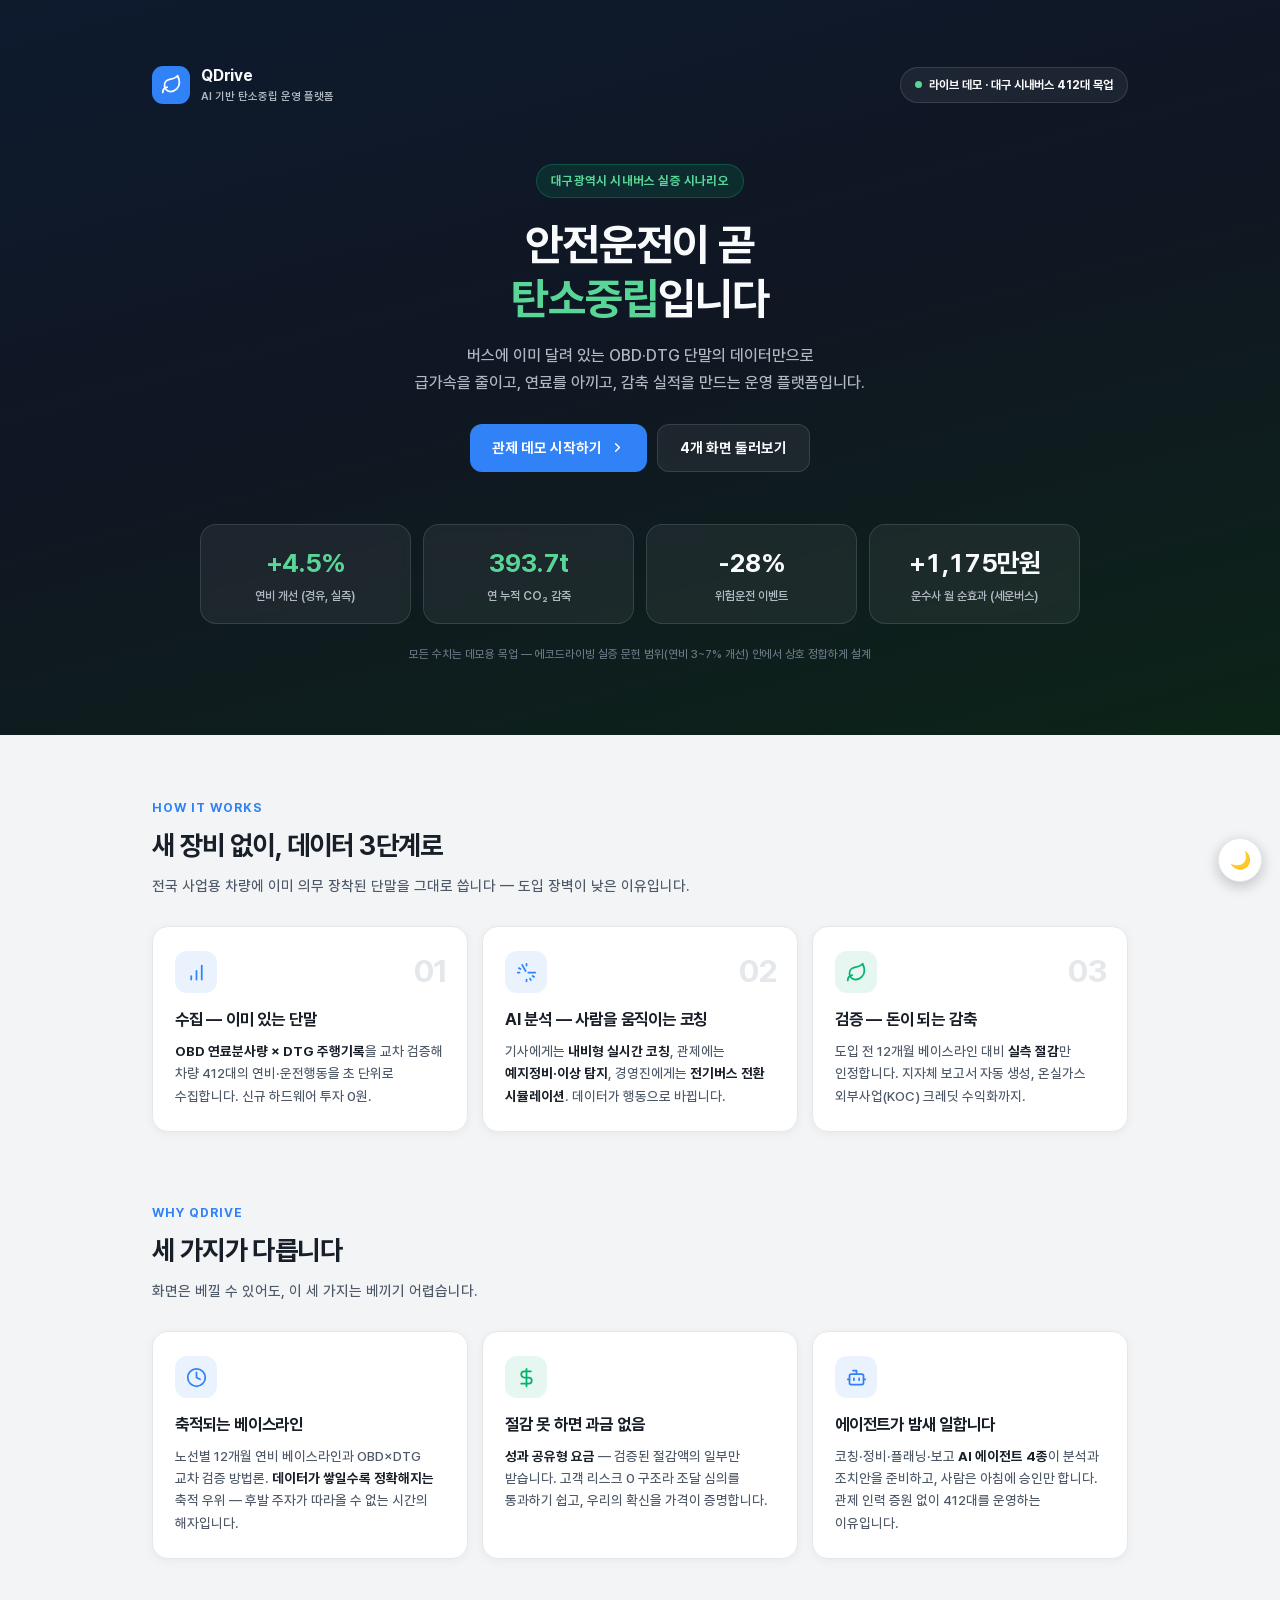
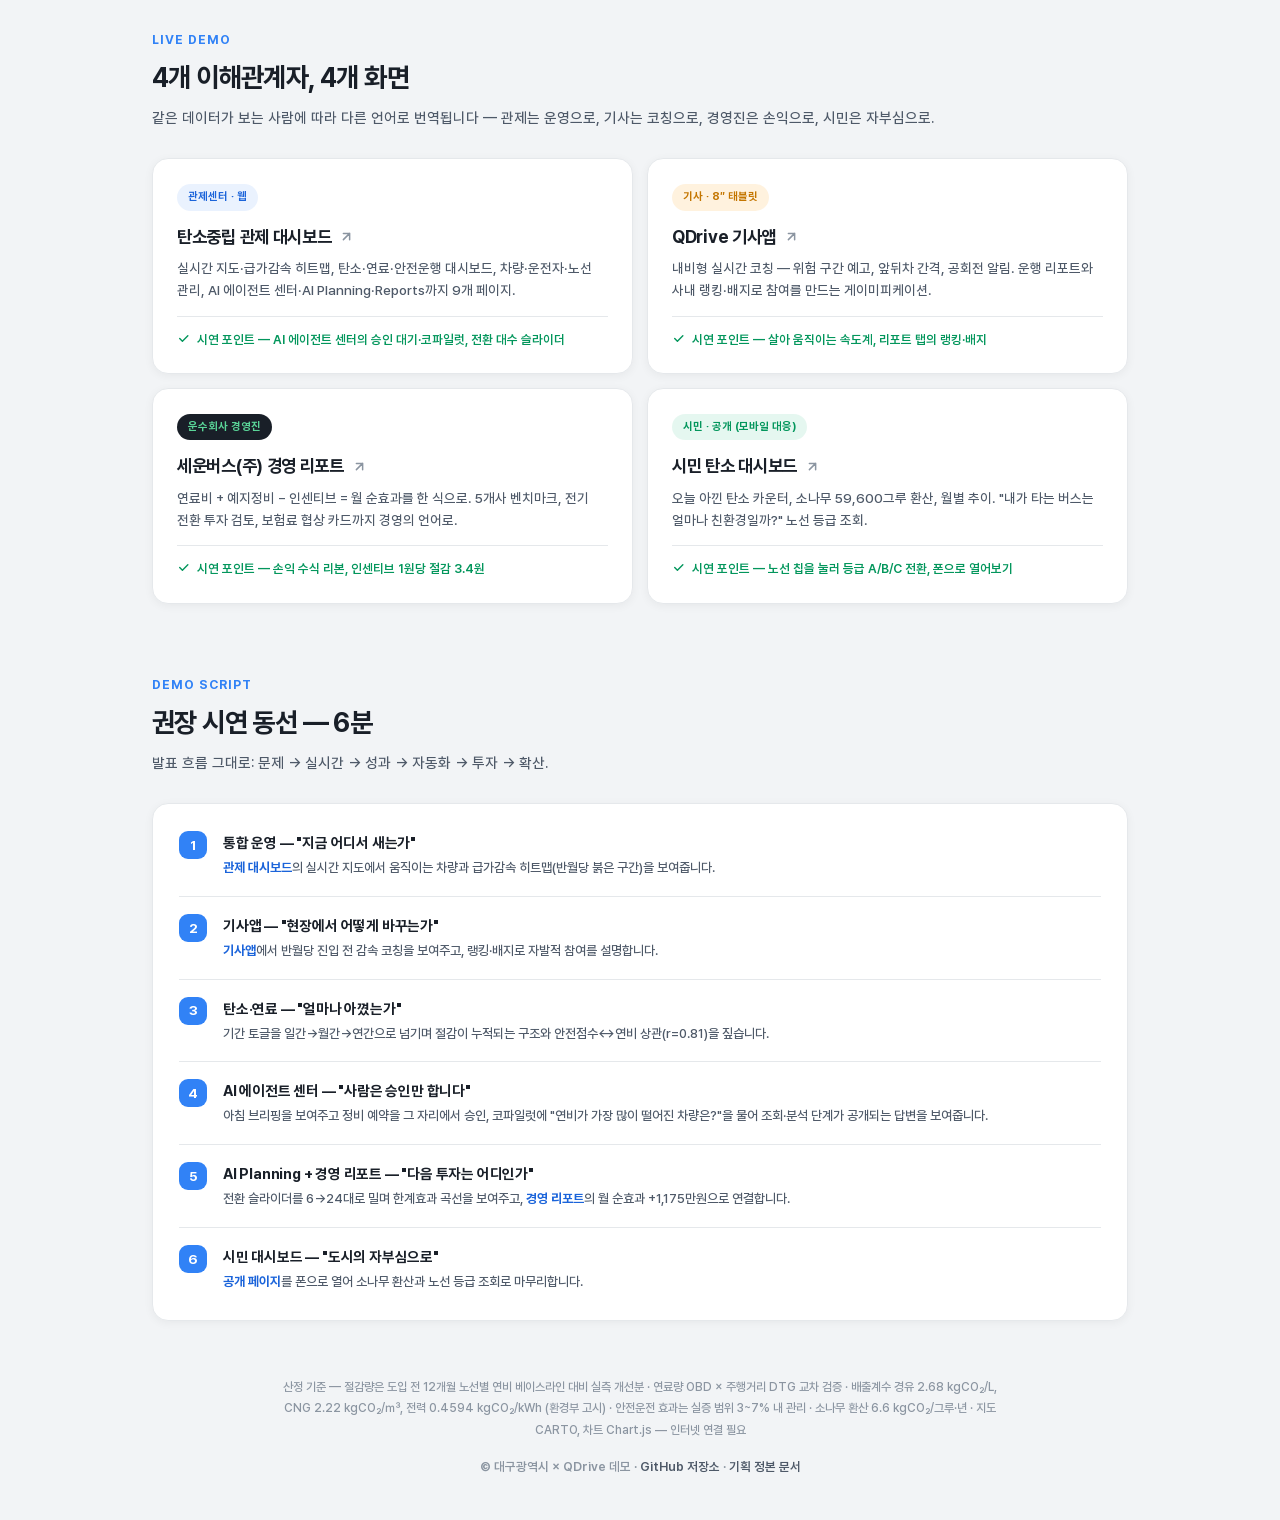
==== commit 70d93980: "다크 모드 — 전 화면 토큰 오버라이드 + 토글 + 차트·지도 테마 연동 토스 토큰(라이트 전용)의 시맨틱 별칭을 html[data-theme=dark]에서 직접 오버라이드. - " ====
--- a/index.html
+++ b/index.html
@@ -3,6 +3,7 @@
 <head>
 <meta charset="utf-8">
 <meta name="viewport" content="width=device-width, initial-scale=1">
+<meta name="theme-color" content="#101623">
 <title>QDrive — AI 기반 탄소중립 운영 플랫폼 (데모)</title>
 <meta name="description" content="대구 시내버스 412대의 OBD·DTG 데이터로 안전운전→연료 절감→탄소 감축을 만드는 플랫폼 프로토타입 — 4개 이해관계자 화면 라이브 데모">
 <meta property="og:type" content="website">
@@ -10,6 +11,28 @@
 <meta property="og:description" content="안전운전이 곧 탄소중립입니다 — 연비 +4.5%, 연 393.7tCO₂ 감축. 관제·기사·경영진·시민 4개 화면 라이브 데모.">
 <link rel="icon" href="data:image/svg+xml,%3Csvg xmlns='http://www.w3.org/2000/svg' viewBox='0 0 24 24'%3E%3Crect width='24' height='24' rx='6' fill='%233182f6'/%3E%3Cpath d='M12.5 18.5A5 5 0 0 1 11.6 8.6C15.7 7.8 16.8 7.4 18.2 5.6c.7 1.4 1.4 3 1.4 5.7 0 3.9-3.4 7.2-7.1 7.2Z' fill='%23fff'/%3E%3C/svg%3E">
 <link rel="stylesheet" href="_ds/toss-design-system-247c4a0e-1ecf-4ef9-8202-7e83e2b585f4/tokens/fonts.css">
+<script>
+(function () {
+  var saved = null;
+  try { saved = localStorage.getItem("qdrive_theme"); } catch (e) {}
+  var t = saved || (window.matchMedia && matchMedia("(prefers-color-scheme: dark)").matches ? "dark" : "light");
+  document.documentElement.dataset.theme = t;
+  addEventListener("DOMContentLoaded", function () {
+    var b = document.createElement("button");
+    b.id = "qd-theme";
+    b.setAttribute("aria-label", "라이트/다크 테마 전환");
+    b.textContent = t === "dark" ? "☀️" : "🌙";
+    b.style.cssText = "position:fixed;right:18px;bottom:18px;z-index:9990;width:44px;height:44px;border-radius:50%;border:1px solid var(--line,#e5e8eb);background:var(--card,#fff);font-size:17px;line-height:1;cursor:pointer;box-shadow:0 4px 14px rgba(0,0,0,0.22);";
+    b.onclick = function () {
+      t = document.documentElement.dataset.theme === "dark" ? "light" : "dark";
+      document.documentElement.dataset.theme = t;
+      try { localStorage.setItem("qdrive_theme", t); } catch (e) {}
+      b.textContent = t === "dark" ? "☀️" : "🌙";
+    };
+    document.body.appendChild(b);
+  });
+})();
+</script>
 <style>
   /* ===== 토큰 (이 페이지 전용 — 다크 히어로 + 라이트 본문) ===== */
   :root{
@@ -20,6 +43,12 @@
     --hero-ink:#f9fafb; --hero-ink-2:#b0b8c1; --hero-eco:#5ad598;
     --r-el:10px; --r-card:16px; --r-hero:24px;
     --sh-card:0 2px 10px rgba(0,0,0,.05); --sh-lift:0 10px 28px rgba(0,0,0,.10);
+  }
+  html[data-theme="dark"]{
+    color-scheme:dark;
+    --ink:#f2f4f6; --ink-2:#aeb6c0; --ink-3:#6b7684;
+    --bg:#12161d; --card:#1b212b; --line:#2b323d;
+    --sh-card:0 2px 10px rgba(0,0,0,.4); --sh-lift:0 10px 28px rgba(0,0,0,.5);
   }
   *{box-sizing:border-box;margin:0;padding:0;}
   html{scroll-behavior:smooth;}
@@ -68,7 +97,7 @@
   /* ===== 작동 원리 ===== */
   .how{display:grid;grid-template-columns:repeat(3,1fr);gap:14px;margin-top:28px;}
   .how-card{position:relative;background:var(--card);border:1px solid var(--line);border-radius:var(--r-card);padding:24px 22px;box-shadow:var(--sh-card);}
-  .how-num{position:absolute;top:20px;right:20px;font-size:32px;font-weight:800;color:var(--bg);letter-spacing:-1px;}
+  .how-num{position:absolute;top:20px;right:20px;font-size:32px;font-weight:800;color:var(--line);letter-spacing:-1px;}
   .how-ic{width:42px;height:42px;border-radius:12px;display:flex;align-items:center;justify-content:center;margin-bottom:14px;}
   .how-card h3{font-size:16.5px;font-weight:700;letter-spacing:-.2px;}
   .how-card p{font-size:13.5px;font-weight:500;color:var(--ink-2);margin-top:8px;line-height:1.65;}
@@ -81,7 +110,7 @@
   .scr-tag{display:inline-flex;font-size:11px;font-weight:700;padding:5px 11px;border-radius:9999px;margin-bottom:13px;}
   .t-blue{background:rgba(49,130,246,.1);color:var(--brand-strong);}
   .t-green{background:rgba(3,178,108,.1);color:var(--eco-deep);}
-  .t-dark{background:var(--ink);color:var(--hero-eco);}
+  .t-dark{background:#191f28;color:#5ad598;}
   .t-orange{background:rgba(254,152,0,.13);color:#c47600;}
   .scr h3{font-size:17.5px;font-weight:700;letter-spacing:-.3px;display:flex;align-items:center;gap:8px;}
   .scr h3 svg{color:var(--ink-3);flex:none;}
@@ -112,6 +141,9 @@
     .how{grid-template-columns:1fr;}
     .screens{grid-template-columns:1fr;}
     h1{font-size:33px;}
+  }
+  @media (prefers-reduced-motion:reduce){
+    *,*::before,*::after{animation-duration:.01ms !important;animation-iteration-count:1 !important;transition-duration:.01ms !important;scroll-behavior:auto !important;}
   }
   @media (max-width:520px){
     .hero{padding:44px 0 52px;}
